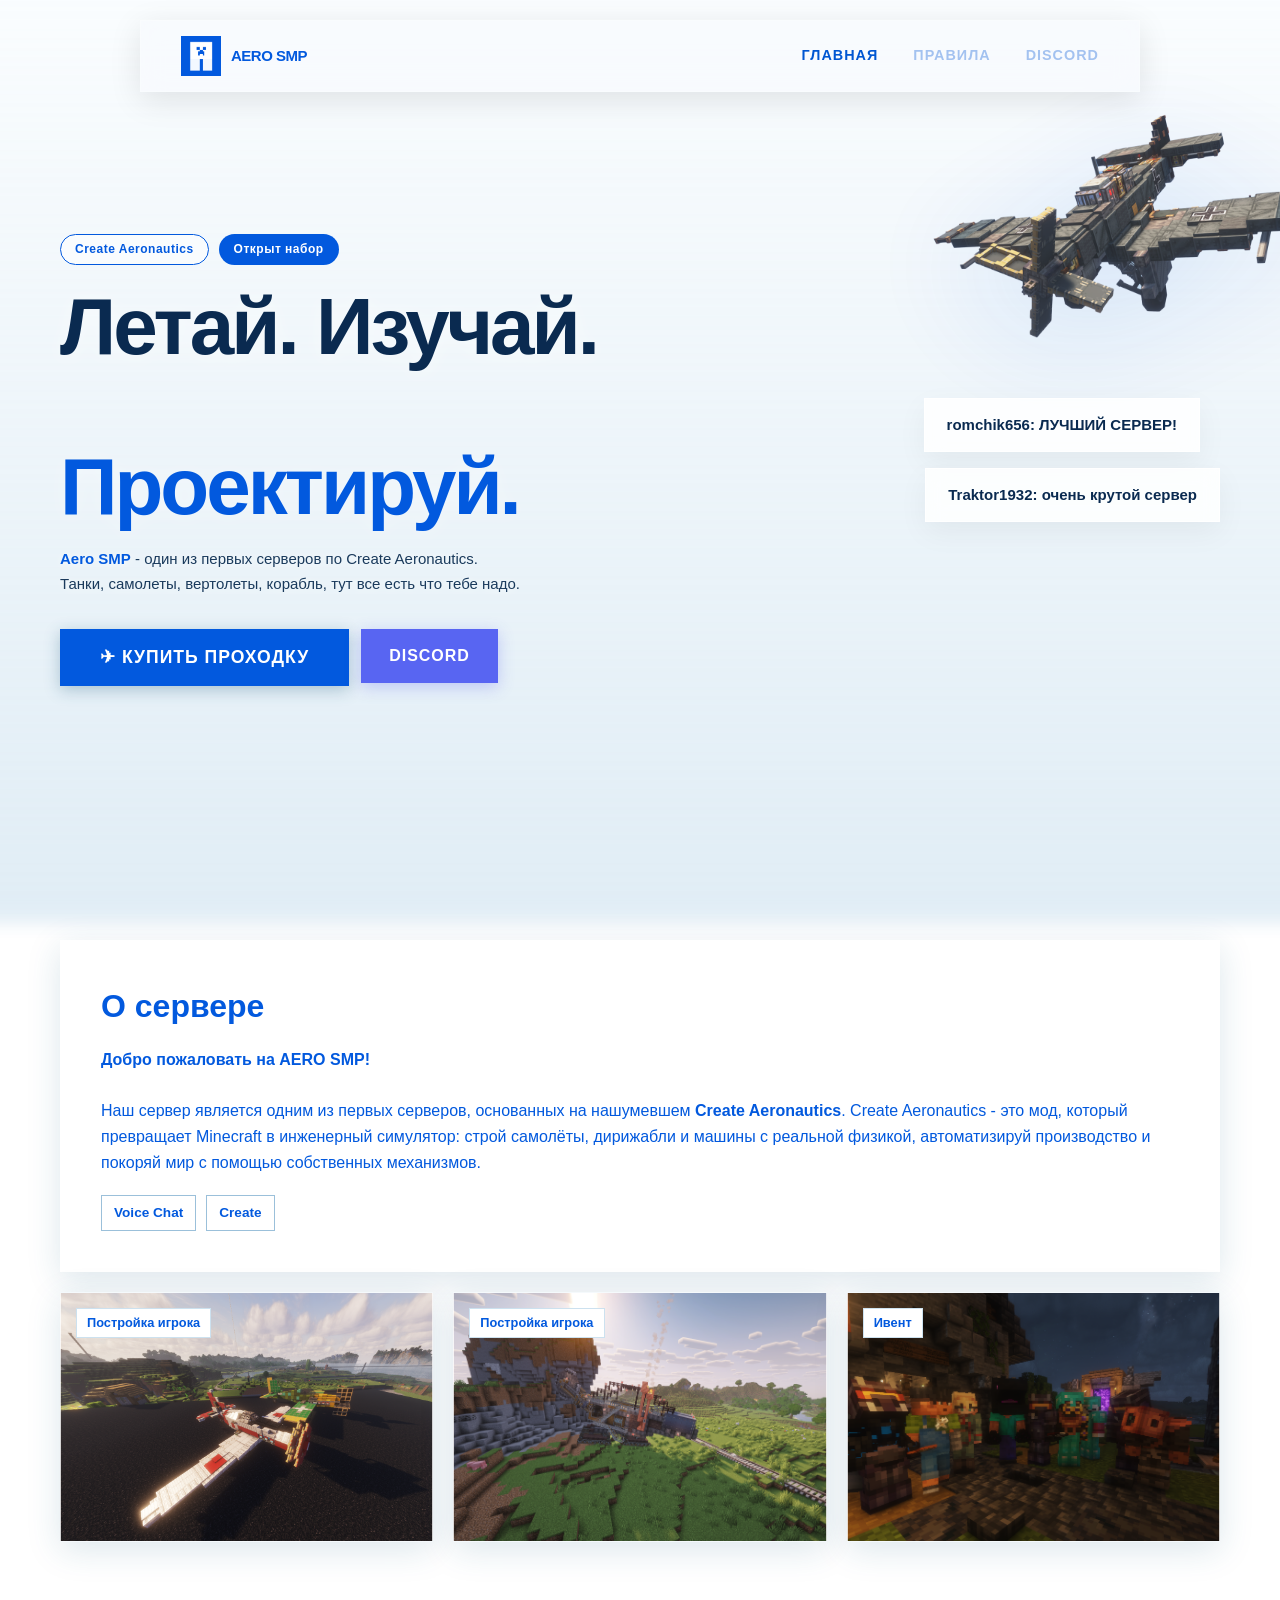
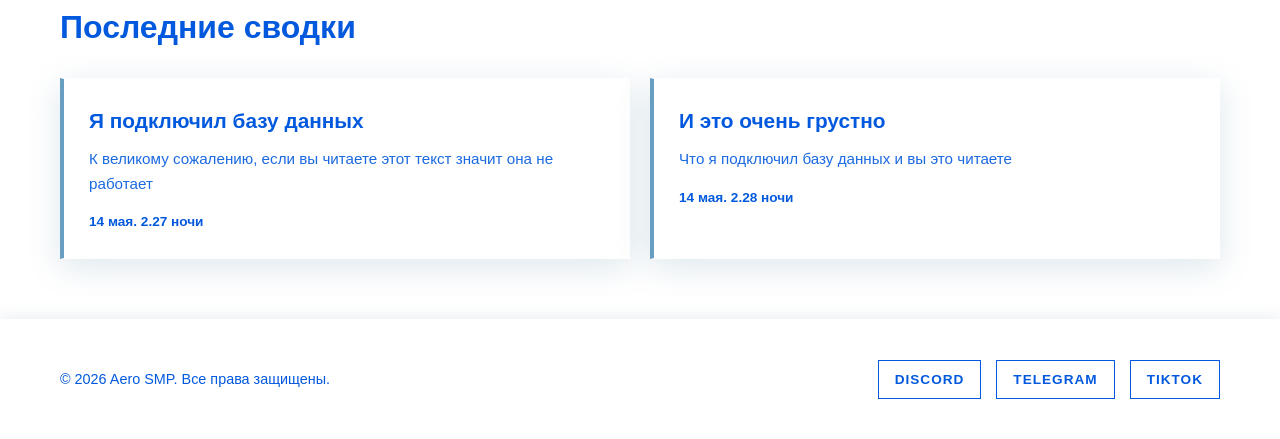
==== frontend/index.html @ 1bda2023 "Global project restructure" ====
<!DOCTYPE html>
<html lang="ru">
<head>
    <meta charset="UTF-8">
    <meta name="viewport" content="width=device-width, initial-scale=1.0">
    <title>Aero SMP ✈</title>
    <link rel="icon" href="images/icon.png" type="image/png">
    <link rel="stylesheet" href="style.css">
    <script src="js.js?v=2" defer></script>
</head>
<body>

<header class="main-header">
    <div class="header-container">
        <a href="index.html" class="logo">
            <img src="images/icon.png" alt="Aero SMP">
            <span class="logo-text">AERO SMP</span>
        </a>

        <nav>
            <a href="index.html" class="active">Главная</a>
            <a href="agreement.html">Правила</a>
            <a href="https://discord.gg/Z8Eg5Smf8" target="_blank">Discord</a>
        </nav>
    </div>
</header>

<main class="container">
    <section class="hero-section">
        <div class="hero-left">
            <div class="hero-badges">
                <span class="hero-badge hero-badge-outline">Create Aeronautics</span>
                <span class="hero-badge hero-badge-filled">Открыт набор</span>
            </div>

            <h1 class="hero-title">
                <span class="hero-title-dark">Летай. Изучай.</span><br>
                <span class="hero-title-accent">Проектируй.</span>
            </h1>

            <p class="hero-desc">
                <strong>Aero SMP</strong> - один из первых серверов по Create Aeronautics.<br>
                Танки, самолеты, вертолеты, корабль, тут все есть что тебе надо.
            </p>

            <!-- ТОЛЬКО ДВЕ КНОПКИ -->
            <div class="hero-btns">
                <a href="money.html" style="text-decoration:none;">
                    <button class="btn-primary">✈ КУПИТЬ ПРОХОДКУ</button>
                </a>

                <a href="https://discord.gg/Z8Eg5Smf8" target="_blank" style="text-decoration:none;">
                    <button class="btn-discord">DISCORD</button>
                </a>
            </div>
        </div>
        <div class="hero-right">
            <div class="hero-bubble bubble-1">romchik656: ЛУЧШИЙ СЕРВЕР!</div>
            <div class="hero-bubble bubble-2">Traktor1932: очень крутой сервер</div>
        </div>
        <img src="images/airplane.png" alt="" class="hero-airplane">
    </section>

    <!-- СЕТКА ДЛЯ КОНТЕНТА -->
    <section class="content-grid">
        <div class="card info-card">
            <h2>О сервере</h2>
            <p>
                <strong>Добро пожаловать на AERO SMP!</strong><br><br>
                Наш сервер является одним из первых серверов, основанных на нашумевшем <b>Create Aeronautics</b>. Create Aeronautics - это мод, который превращает Minecraft в инженерный симулятор: строй самолёты, дирижабли и машины с реальной физикой, автоматизируй производство и покоряй мир с помощью собственных механизмов.
            </p>

            <div class="tags">
                <span>Voice Chat</span>
                <span>Create</span>
            </div>
        </div>

        <div class="card img-card" style="background-image: url('images/postroyka_igroka1.png');">
            <span class="card-tag">Постройка игрока</span>
        </div>
        <div class="card img-card" style="background-image: url('images/postroyka_igroka2.png');">
            <span class="card-tag">Постройка игрока</span>
        </div>
        <div class="card img-card" style="background-image: url('images/ivent.png');">
            <span class="card-tag">Ивент</span>
        </div>
    </section>

    <section class="news-section">
        <h2 class="section-title">Последние сводки</h2>
        <div class="news-grid">
            <div class="news-card">
                <h3>Я подключил базу данных</h3>
                <p>К великому сожалению, если вы читаете этот текст значит она не работает</p>
                <div class="news-date">14 мая. 2.27 ночи</div>
            </div>
            <div class="news-card">
                <h3>И это очень грустно</h3>
                <p>Что я подключил базу данных и вы это читаете</p>
                <div class="news-date">14 мая. 2.28 ночи</div>
            </div>
        </div>
    </section>
</main>

<footer class="main-footer">
    <div class="footer-inner">
        <div class="copyright">
            <span id=>©</span> 2026 Aero SMP. Все права защищены.
        </div>
        <div class="social-links">
            <a href="https://discord.gg/Z8Eg5Smf8" target="_blank" class="social-btn">Discord</a>
            <a href="https://t.me/+BQ5YpS_aAOA4OTli" target="_blank" class="social-btn">Telegram</a>
            <a href="https://www.tiktok.com/@aerosmp23" target="_blank" class="social-btn">TikTok</a>
        </div>
    </div>
</footer>

<div id="image-modal" class="modal">
    <span class="modal-close">&times;</span>
    <img class="modal-content" id="modal-img" alt="Скриншот">
</div>

</body>
</html>
---- frontend/style.css ----
/*ПАЛИТРА*/
:root {
    --color-1: #E8F5FD;
    --color-2: #CCE1EF;
    --color-3: #9BC0DA;
    --color-4: #689EC2;
    --color-5: #0259DE;

    /* стекло */
    --glass-bg: rgba(255, 255, 255, 0.7);
    --glass-border: 1px solid rgba(255, 255, 255, 0.8);
    --glass-shadow: 0 8px 32px rgba(27, 91, 126, 0.15);
}

* {
    margin: 0;
    padding: 0;
    box-sizing: border-box;
    border-radius: 0;
}

/*РАЗМЫТЫЙ ФОН ЧЕРЕЗ ПСЕВДОЭЛЕМЕНТ*/
body::before {
    content: "";
    position: fixed;
    top: 0; left: 0; right: 0; bottom: 0;
    z-index: -1;

    background:
            linear-gradient(rgba(232, 245, 253, 0.2), rgba(204, 225, 239, 0.6)),
            url('https://ru-minecraft.ru/uploads/posts/2024-01/1705292444_day.jpg') no-repeat center center;
    background-size: cover;
    filter: blur(8px);
    transform: scale(1.05);
}

body {
    font-family: 'Segoe UI', Tahoma, Geneva, Verdana, sans-serif;
    color: var(--color-5);
    line-height: 1.6;
    display: flex;
    flex-direction: column;
    min-height: 100vh;
}

/* -----------ПЛАВАЮЩАЯ ШАПКА */
.main-header {
    position: fixed;
    top: 20px;
    left: 50%;
    transform: translateX(-50%);

    width: 80%;
    max-width: 1000px;

    background: rgba(248, 250, 254, 0.8);
    backdrop-filter: blur(12px);
    -webkit-backdrop-filter: blur(12px);
    border: 1px solid rgba(255, 255, 255, 0.3);
    box-shadow: 0 8px 32px rgba(0, 0, 0, 0.1);
    z-index: 1000;
    transition:
            top 0.8s cubic-bezier(0.25, 1, 0.5, 1),
            width 0.8s cubic-bezier(0.25, 1, 0.5, 1),
            max-width 0.8s cubic-bezier(0.25, 1, 0.5, 1),
            background-color 0.5s ease,
            padding 0.8s cubic-bezier(0.25, 1, 0.5, 1),
            box-shadow 0.8s ease;
}

.main-header.scrolled {
    top: 0;
    width: calc(100% - 40px);
    max-width: 1160px;
    background-color: rgba(248, 250, 254, 0.95);
    box-shadow: 0 4px 20px rgba(0, 0, 0, 0.15);
}

.header-container {
    display: flex;
    justify-content: space-between;
    align-items: center;
    padding: 15px 40px;
    transition: padding 0.8s cubic-bezier(0.25, 1, 0.5, 1);
}

.main-header.scrolled .header-container {
    padding: 10px 40px;
}

/* логотип */
.logo {
    display: flex;
    align-items: center;
    gap: 10px;
    text-decoration: none;
}

.logo img {
    height: 40px;
    width: auto;
    display: block;
    transition: height 0.8s cubic-bezier(0.25, 1, 0.5, 1);
}

.main-header.scrolled .logo img {
    height: 32px;
}

.logo-text {
    font-weight: 900;
    font-size: 15px;
    color: var(--color-5);
    letter-spacing: -0.5px;
}

/* меню */
.main-header nav {
    display: flex;
    gap: 35px;
}

.main-header nav a {
    text-decoration: none;
    font-weight: 700;
    font-size: 0.9rem;
    color: #a3c2f0;
    text-transform: uppercase;
    letter-spacing: 1px;
    transition: color 0.3s ease;
}

.main-header nav a:hover,
.main-header nav a.active {
    color: #0056d2;
}

/* -------КОНТЕЙНЕР */
.container {
    max-width: 1200px;
    margin: 0 auto;
    padding: 0 20px;
    display: flex;
    flex-direction: column;
    gap: 40px;
    flex: 1;
}

/* ---------- ГЕРОЙ */
.hero-section {
    display: flex;
    flex-direction: row;
    align-items: center;
    justify-content: space-between;
    min-height: 100vh;
    padding-top: 80px;
    padding-bottom: 60px;
    gap: 40px;
}

.hero-left {
    display: flex;
    flex-direction: column;
    align-items: flex-start;
    flex: 1;
    max-width: 600px;
    z-index: 1;
}

.hero-right {
    display: flex;
    flex-direction: column;
    gap: 16px;
    align-items: flex-end;
    flex-shrink: 0;
    z-index: 1;
}

/* пузыри с анимацией */
.hero-bubble {
    background: rgba(255, 255, 255, 0.85);
    backdrop-filter: blur(10px);
    -webkit-backdrop-filter: blur(10px);
    border: 1px solid rgba(255, 255, 255, 0.85);
    box-shadow: 0 10px 30px rgba(0, 0, 0, 0.05);
    padding: 14px 22px;
    font-size: 15px;
    font-weight: 600;
    color: #0a2a50;
    min-width: 200px;
    text-align: center;
}

/* анимация первого пузыря */
.hero-bubble:nth-child(1) {
    animation: float-bubble1 5s ease-in-out infinite;
    margin-right: 20px;
}

/* анимация второго пузыря */
.hero-bubble:nth-child(2) {
    animation: float-bubble2 6s ease-in-out infinite;
}

@keyframes float-bubble1 {
    0% { transform: translateY(0) rotate(-2deg); }
    50% { transform: translateY(-15px) rotate(1deg); }
    100% { transform: translateY(0) rotate(-2deg); }
}

@keyframes float-bubble2 {
    0% { transform: translateY(0) rotate(2deg); }
    50% { transform: translateY(-12px) rotate(-1deg); }
    100% { transform: translateY(0) rotate(2deg); }
}

/* бейджи */
.hero-badges {
    display: flex;
    gap: 10px;
    margin-bottom: 22px;
}

.hero-badge {
    font-size: 12px;
    font-weight: 700;
    padding: 5px 14px;
    letter-spacing: 0.5px;
    border-radius: 20px;
}

.hero-badge-outline {
    border: 1.5px solid var(--color-5);
    color: var(--color-5);
    background: rgba(255, 255, 255, 0.5);
}

.hero-badge-filled {
    background: var(--color-5);
    color: white;
    border: 1.5px solid transparent;
}

/* заголовок */
.hero-title {
    display: flex;
    flex-direction: column;
    font-size: clamp(48px, 8vw, 80px);
    font-weight: 900;
    line-height: 1;
    letter-spacing: -3px;
    margin-bottom: 20px;
}

.hero-title-dark {
    color: #0a2a50;
    text-shadow: 0 2px 20px rgba(255, 255, 255, 0.6);
}

.hero-title-accent {
    color: var(--color-5);
    text-shadow: 0 2px 20px rgba(255, 255, 255, 0.4);
}

/* описание */
.hero-desc {
    font-size: 15px;
    color: #1a3a5c;
    line-height: 1.65;
    max-width: 500px;
    margin-bottom: 32px;
    font-weight: 500;
    text-shadow: 0 1px 8px rgba(255, 255, 255, 0.8);
}

.hero-desc strong {
    color: var(--color-5);
}

/* кнопки */
.hero-btns {
    display: flex;
    gap: 12px;
    flex-wrap: wrap;
}

.hero-section {
    position: relative;
}

.hero-airplane {
    position: absolute;
    right: -150px;
    top: 80px;
    width: 480px;
    height: auto;
    z-index: 0;
    pointer-events: none;
    opacity: 0.90;
    filter: drop-shadow(0 20px 60px rgba(2, 89, 222, 0.15));
    animation: airplane-float 7s ease-in-out infinite;
}

@keyframes airplane-float {
    0%   { transform: translateY(0px) rotate(-1deg); }
    50%  { transform: translateY(-25px) rotate(2deg); }
    100% { transform: translateY(0px) rotate(-1deg); }
}

@media (max-width: 768px) {
    .hero-airplane { display: none; }
}

.btn-primary {
    background-color: var(--color-5);
    color: #ffffff;
    border: none;
    padding: 18px 40px;
    font-size: 1.1rem;
    font-weight: bold;
    text-transform: uppercase;
    letter-spacing: 1px;
    cursor: pointer;
    transition: background-color 0.2s, transform 0.2s;
    box-shadow: 0 4px 15px rgba(27, 91, 126, 0.3);
}

.btn-primary:hover {
    background-color: var(--color-4);
    transform: translateY(-3px);
}

.btn-discord {
    background: #5865F2;
    color: white;
    border: none;
    padding: 18px 28px;
    font-size: 1rem;
    font-weight: 700;
    text-transform: uppercase;
    letter-spacing: 1px;
    cursor: pointer;
    transition: background 0.2s, transform 0.2s;
    box-shadow: 0 4px 15px rgba(88, 101, 242, 0.3);
}

.btn-discord:hover {
    background: #4752c4;
    transform: translateY(-3px);
}

/* -------СЕТКА ДЛЯ КОНТЕНТА */
.content-grid {
    display: grid;
    grid-template-columns: repeat(3, 1fr);
    gap: 20px;
}

.card {
    background: var(--glass-bg);
    backdrop-filter: blur(12px);
    -webkit-backdrop-filter: blur(12px);
    border: var(--glass-border);
    box-shadow: var(--glass-shadow);
    padding: 40px;
}

.info-card {
    grid-column: span 3;
    display: flex;
    flex-direction: column;
    justify-content: center;
}

.info-card h2 {
    font-size: 2rem;
    margin-bottom: 15px;
}

.tags {
    display: flex;
    gap: 10px;
    margin-top: 20px;
}

.tags span {
    background-color: rgba(255, 255, 255, 0.8);
    color: var(--color-5);
    padding: 6px 12px;
    font-size: 0.85rem;
    font-weight: bold;
    border: 1px solid var(--color-3);
}

/* -----------КАРТОЧКИ ПОД КАРТИНКИ */
.img-card {
    min-height: 250px;
    padding: 0;
    display: flex;
    align-items: center;
    justify-content: center;
    position: relative;
    overflow: hidden;
    background: var(--color-2);
    backdrop-filter: none;
    -webkit-backdrop-filter: none;
    background-size: cover;
    background-position: center;
    background-repeat: no-repeat;
    cursor: pointer;
}

.card-tag {
    position: absolute;
    top: 15px;
    left: 15px;
    background-color: #ffffff;
    padding: 4px 10px;
    font-size: 0.8rem;
    font-weight: bold;
    border: 1px solid var(--color-2);
    z-index: 2;
}

/* --------НОВОСТИ */
.news-section {
    margin-top: 20px;
}

.section-title {
    font-size: 2rem;
    margin-bottom: 25px;
    color: var(--color-5);
    text-shadow: 0 2px 10px rgba(255, 255, 255, 0.8);
}

.news-grid {
    display: grid;
    grid-template-columns: repeat(2, 1fr);
    gap: 20px;
}

.news-card {
    background: var(--glass-bg);
    backdrop-filter: blur(12px);
    -webkit-backdrop-filter: blur(12px);
    border: var(--glass-border);
    border-left: 4px solid var(--color-4);
    padding: 25px;
    box-shadow: var(--glass-shadow);
}

.news-card h3 {
    font-size: 1.3rem;
    margin-bottom: 10px;
}

.news-card p {
    font-size: 0.95rem;
    opacity: 0.9;
}

.news-date {
    margin-top: 15px;
    font-size: 0.85rem;
    font-weight: bold;
    color: var(--color-5);
}

/* ------------ПОДВАЛ */
.main-footer {
    background: var(--glass-bg);
    backdrop-filter: blur(12px);
    -webkit-backdrop-filter: blur(12px);
    border-top: var(--glass-border);
    color: var(--color-5);
    padding: 40px 0;
    margin-top: 60px;
    box-shadow: 0 -2px 15px rgba(27, 91, 126, 0.1);
}

.footer-inner {
    max-width: 1200px;
    margin: 0 auto;
    padding: 0 20px;
    display: flex;
    justify-content: space-between;
    align-items: center;
}

.copyright {
    font-size: 0.9rem;
    font-weight: 500;
}

.social-links {
    display: flex;
    gap: 15px;
}

.social-btn {
    color: var(--color-5);
    text-decoration: none;
    font-size: 0.85rem;
    font-weight: bold;
    padding: 8px 16px;
    border: 1px solid var(--color-5);
    text-transform: uppercase;
    letter-spacing: 1px;
    transition: all 0.2s;
}

.social-btn:hover {
    background-color: var(--color-5);
    color: #ffffff;
}

/* ---------- СТРАНИЦА СОГЛАШЕНИЙ */
.agreement-card {
    margin-top: 100px;
    margin-bottom: 20px;
}

.agreement-text {
    color: var(--color-5);
}

.agreement-text h2 {
    font-size: 1.5rem;
    margin-top: 35px;
    margin-bottom: 15px;
}

.agreement-text p {
    font-size: 1.05rem;
    margin-bottom: 15px;
    line-height: 1.7;
}

.agreement-text ul {
    margin-left: 25px;
    margin-bottom: 20px;
}

.agreement-text li {
    font-size: 1.05rem;
    margin-bottom: 8px;
}

/* -------- СТРАНИЦА ПОКУПКИ ПРОХОДКИ */
.guide-card {
    display: flex;
    flex-direction: column;
    align-items: center;
    text-align: center;
}

.guide-step-title {
    font-size: 1.8rem;
    color: var(--color-5);
    margin-bottom: 20px;
}

.guide-image-wrapper {
    width: 100%;
    max-width: 800px;
    background-color: var(--color-2);
    padding: 10px;
    border: var(--glass-border);
    margin-bottom: 20px;
}

.guide-img {
    width: 100%;
    height: auto;
    display: block;
}

.guide-text {
    font-size: 1.1rem;
    color: var(--color-5);
    line-height: 1.6;
    max-width: 800px;
}

/* --------------- СТРАНИЦА ПОКУПКИ */
.purchase-header {
    margin-top: 130px;
    margin-bottom: 70px;
    background: rgba(255, 255, 255, 0.55);
    border: 1px solid rgba(255, 255, 255, 0.85);
    padding: 32px 40px;
    display: flex;
    align-items: center;
    justify-content: space-between;
    gap: 24px;
    box-shadow: var(--glass-shadow);
}

.purchase-header .v4-title {
    font-size: clamp(32px, 5vw, 48px);
    font-weight: 900;
    color: var(--color-5);
    letter-spacing: -2px;
    line-height: 1;
    margin-bottom: 14px;
}

.v4-tags {
    display: flex;
    gap: 8px;
    flex-wrap: wrap;
}

.v4-tag {
    border: 1.5px solid var(--color-5);
    color: var(--color-5);
    font-size: 11px;
    font-weight: 700;
    padding: 5px 14px;
    border-radius: 20px;
    background: rgba(255, 255, 255, 0.5);
    letter-spacing: 0.5px;
}

.v4-tag.filled {
    background: var(--color-5);
    color: white;
    border-color: transparent;
}

.v4-deco {
    font-size: 80px;
    color: rgba(2, 89, 222, 0.07);
    font-weight: 900;
    line-height: 1;
    flex-shrink: 0;
    user-select: none;
}

@media (max-width: 768px) {
    .purchase-header {
        flex-direction: column;
        align-items: flex-start;
        padding: 24px 20px;
    }
    .v4-deco {
        display: none;
    }
}

@keyframes float-header1 {
    0% { transform: translateY(0); }
    50% { transform: translateY(-12px); }
    100% { transform: translateY(0); }
}

@keyframes float-header2 {
    0% { transform: translateY(0); }
    50% { transform: translateY(-8px); }
    100% { transform: translateY(0); }
}

/* контейнер таймлайна с вертикальной линией */
.timeline-container {
    position: relative;
    max-width: 900px;
    margin: 0 auto 100px auto;
    padding-left: 40px;
}

.timeline-container::before {
    content: '';
    position: absolute;
    left: 0;
    top: 0;
    bottom: 0;
    width: 4px;
    background: linear-gradient(to bottom, var(--color-3), var(--color-5));
    border-radius: 4px;
    box-shadow: 0 0 15px rgba(2, 89, 222, 0.4);
}

/* отдельный шаг */
.timeline-step {
    position: relative;
    margin-bottom: 50px;
}

/* последний шаг без нижнего отступа */
.timeline-step:last-child {
    margin-bottom: 0;
}

/* плавающая огромная цифра на заднем плане */
.step-number {
    position: absolute;
    left: -110px;
    top: -20px;
    font-size: 80px;
    font-weight: 900;
    color: rgba(2, 89, 222, 0.08);
    z-index: 0;
    pointer-events: none;
    user-select: none;
}

/* светящаяся точка на линии таймлайна */
.timeline-step::before {
    content: '';
    position: absolute;
    left: -46px;
    top: 25px;
    width: 16px;
    height: 16px;
    background: #fff;
    border: 4px solid var(--color-5);
    border-radius: 50%;
    z-index: 2;
    box-shadow: 0 0 10px rgba(2, 89, 222, 0.6);
    transition: transform 0.3s ease, background 0.3s ease;
}

.timeline-step:hover::before {
    transform: scale(1.3);
    background: var(--color-5);
}

/* контент шага */
.step-content {
    position: relative;
    z-index: 1;
    transition: transform 0.4s cubic-bezier(0.19, 1, 0.22, 1), box-shadow 0.4s ease;
}

.timeline-step:hover .step-content {
    transform: translateX(10px);
    box-shadow: 0 15px 40px rgba(27, 91, 126, 0.2);
}

.guide-step-title {
    font-size: 1.6rem;
    color: var(--color-5);
    margin-bottom: 10px;
    text-transform: uppercase;
    letter-spacing: 0.5px;
}

.guide-text {
    font-size: 1.05rem;
    margin-bottom: 25px;
    color: #2b4560;
    line-height: 1.6;
}

/* обертка для картинок */
.guide-image-wrapper {
    background: rgba(255, 255, 255, 0.5);
    border: 1px solid rgba(255, 255, 255, 0.8);
    border-radius: 8px;
    padding: 10px;
    overflow: hidden;
    position: relative;
}

.guide-img {
    width: 100%;
    height: auto;
    display: block;
    border-radius: 4px;
    transition: transform 0.6s cubic-bezier(0.19, 1, 0.22, 1);
}

/* эффект зума картинки */
.timeline-step:hover .guide-img {
    transform: scale(1.02);
}

/* ------ БЕЙДЖИ ОПЛАТЫ */
.payment-methods {
    display: flex;
    flex-wrap: wrap;
    gap: 10px;
    margin-bottom: 25px;
}

.pay-badge {
    font-size: 0.85rem;
    font-weight: 800;
    padding: 8px 16px;
    border-radius: 6px;
    color: white;
    text-transform: uppercase;
    letter-spacing: 0.5px;
    box-shadow: 0 4px 10px rgba(0,0,0,0.1);
}

.mono { background: linear-gradient(135deg, #000000, #333333); }
.funpay { background: linear-gradient(135deg, #007bff, #0056b3); }
.steam { background: linear-gradient(135deg, #171a21, #2a475e); }
.tg { background: linear-gradient(135deg, #2AABEE, #229ED9); }
.paypal { background: linear-gradient(135deg, #003087, #009cde); }

/* ---------- БЛОКИ ПРАВИЛ */
.rule-block {
    background: transparent;
    border-bottom: 1px solid rgba(0, 0, 0, 0.1);
}

.rule-block:last-child {
    border-bottom: none;
}

.rule-summary {
    padding: 15px 10px;
    display: flex;
    justify-content: space-between;
    align-items: center;
    cursor: pointer;
    font-size: 1.1rem;
    font-weight: bold;
    color: #2b4560;
    user-select: none;
    transition: background 0.2s ease, color 0.2s ease;
}

.rule-summary .dots {
    font-size: 1.2rem;
    color: #666;
    display: inline-block;
    transition: transform 0.3s ease, color 0.3s ease;
}

.rule-summary:hover {
    background: rgba(0, 0, 0, 0.03);
    color: #000;
}

.rule-summary:hover .dots {
    color: #000;
}

.rule-content-wrapper {
    display: grid;
    grid-template-rows: 0fr;
    transition: grid-template-rows 0.4s ease;
}

.rule-block.open .rule-content-wrapper {
    grid-template-rows: 1fr;
}

.rule-block.open .dots {
    color: #1a4f8b;
    transform: translateY(-4px);
}

.rule-content {
    overflow: hidden;
    padding: 0 10px;
    color: #444;
    font-size: 0.95rem;
    line-height: 1.6;
    opacity: 0;
    transition: opacity 0.4s ease, padding 0.4s ease;
}

.rule-block.open .rule-content {
    opacity: 1;
    padding: 10px 10px 25px 10px;
}

.rule-content p {
    margin-top: 0;
    margin-bottom: 15px;
}

.rule-content ul {
    margin-top: 10px;
    margin-bottom: 15px;
    padding-left: 20px;
}

/* -------МОДАЛЬНОЕ ОКНО */
.modal {
    display: none;
    position: fixed;
    z-index: 9999;
    left: 0;
    top: 0;
    width: 100%;
    height: 100%;
    background-color: rgba(0, 0, 0, 0.85);
    backdrop-filter: blur(8px);
    -webkit-backdrop-filter: blur(8px);
    align-items: center;
    justify-content: center;
    opacity: 0;
    transition: opacity 0.3s ease;
}

.modal.show {
    display: flex;
    opacity: 1;
}

.modal-content {
    max-width: 90%;
    max-height: 90vh;
    border: 2px solid var(--glass-border);
    box-shadow: 0 10px 40px rgba(0, 0, 0, 0.5);
    object-fit: contain;
    transform: scale(0.5);
    opacity: 0;
    transition: transform 0.4s cubic-bezier(0.175, 0.885, 0.32, 1.275), opacity 0.4s ease;
}

.modal.show .modal-content {
    transform: scale(1);
    opacity: 1;
}

.modal-close {
    position: absolute;
    top: 20px;
    right: 40px;
    color: #ffffff;
    font-size: 50px;
    font-weight: bold;
    cursor: pointer;
    transition: color 0.2s;
    line-height: 1;
}

.modal-close:hover {
    color: var(--color-4);
}

/* кнопка сус */
#secretAdmin {
    cursor: default;
    user-select: none;
}

@media (max-width: 768px) {
    /* шапка */
    .main-header {
        width: 90%;
    }
    .header-container {
        padding: 12px 15px;
    }
    .main-header.scrolled .header-container {
        padding: 10px 15px;
    }
    .main-header nav {
        gap: 15px;
        flex-wrap: wrap;
    }
    .main-header nav a {
        font-size: 0.8rem;
    }
    .logo-text {
        display: none;
    }

    /* герой */
    .hero-section {
        flex-direction: column;
        align-items: flex-start;
        padding-top: 100px;
        padding-bottom: 40px;
        gap: 24px;
        min-height: auto;
    }
    .hero-right {
        display: none;
    }
    .hero-title {
        letter-spacing: -1.5px;
    }
    .hero-btns {
        flex-direction: column;
    }
    .btn-primary,
    .btn-discord {
        width: 100%;
        text-align: center;
    }

    /* сетка контента */
    .content-grid {
        grid-template-columns: 1fr;
        gap: 15px;
    }
    .info-card {
        grid-column: span 1;
        padding: 25px;
    }
    .card {
        padding: 25px;
    }
    .tags {
        flex-wrap: wrap;
    }

    /* новости */
    .news-grid {
        grid-template-columns: 1fr;
    }
    .section-title {
        font-size: 1.7rem;
    }

    /* подвал */
    .footer-inner {
        flex-direction: column;
        text-align: center;
        gap: 20px;
    }
    .social-links {
        justify-content: center;
        flex-wrap: wrap;
    }

    /* соглашения */
    .agreement-card {
        margin-top: 120px;
        padding: 20px;
    }
    .agreement-text h2 {
        font-size: 1.3rem;
    }
    .agreement-text p,
    .agreement-text li {
        font-size: 0.95rem;
    }

    /* покупка */
    .guide-step-title {
        font-size: 1.5rem;
    }
    .guide-text {
        font-size: 1rem;
    }

    /* модалка */
    .modal-close {
        top: 15px;
        right: 20px;
        font-size: 45px;
    }
}

@media (max-width: 768px) {
    .timeline-container {
        padding-left: 20px;
    }
    .timeline-container::before {
        left: 0;
    }
    .timeline-step::before {
        left: -26px;
        width: 12px;
        height: 12px;
    }
    .step-number {
        font-size: 50px;
        left: -30px;
        top: -15px;
    }
    .guide-step-title {
        font-size: 1.3rem;
    }
}
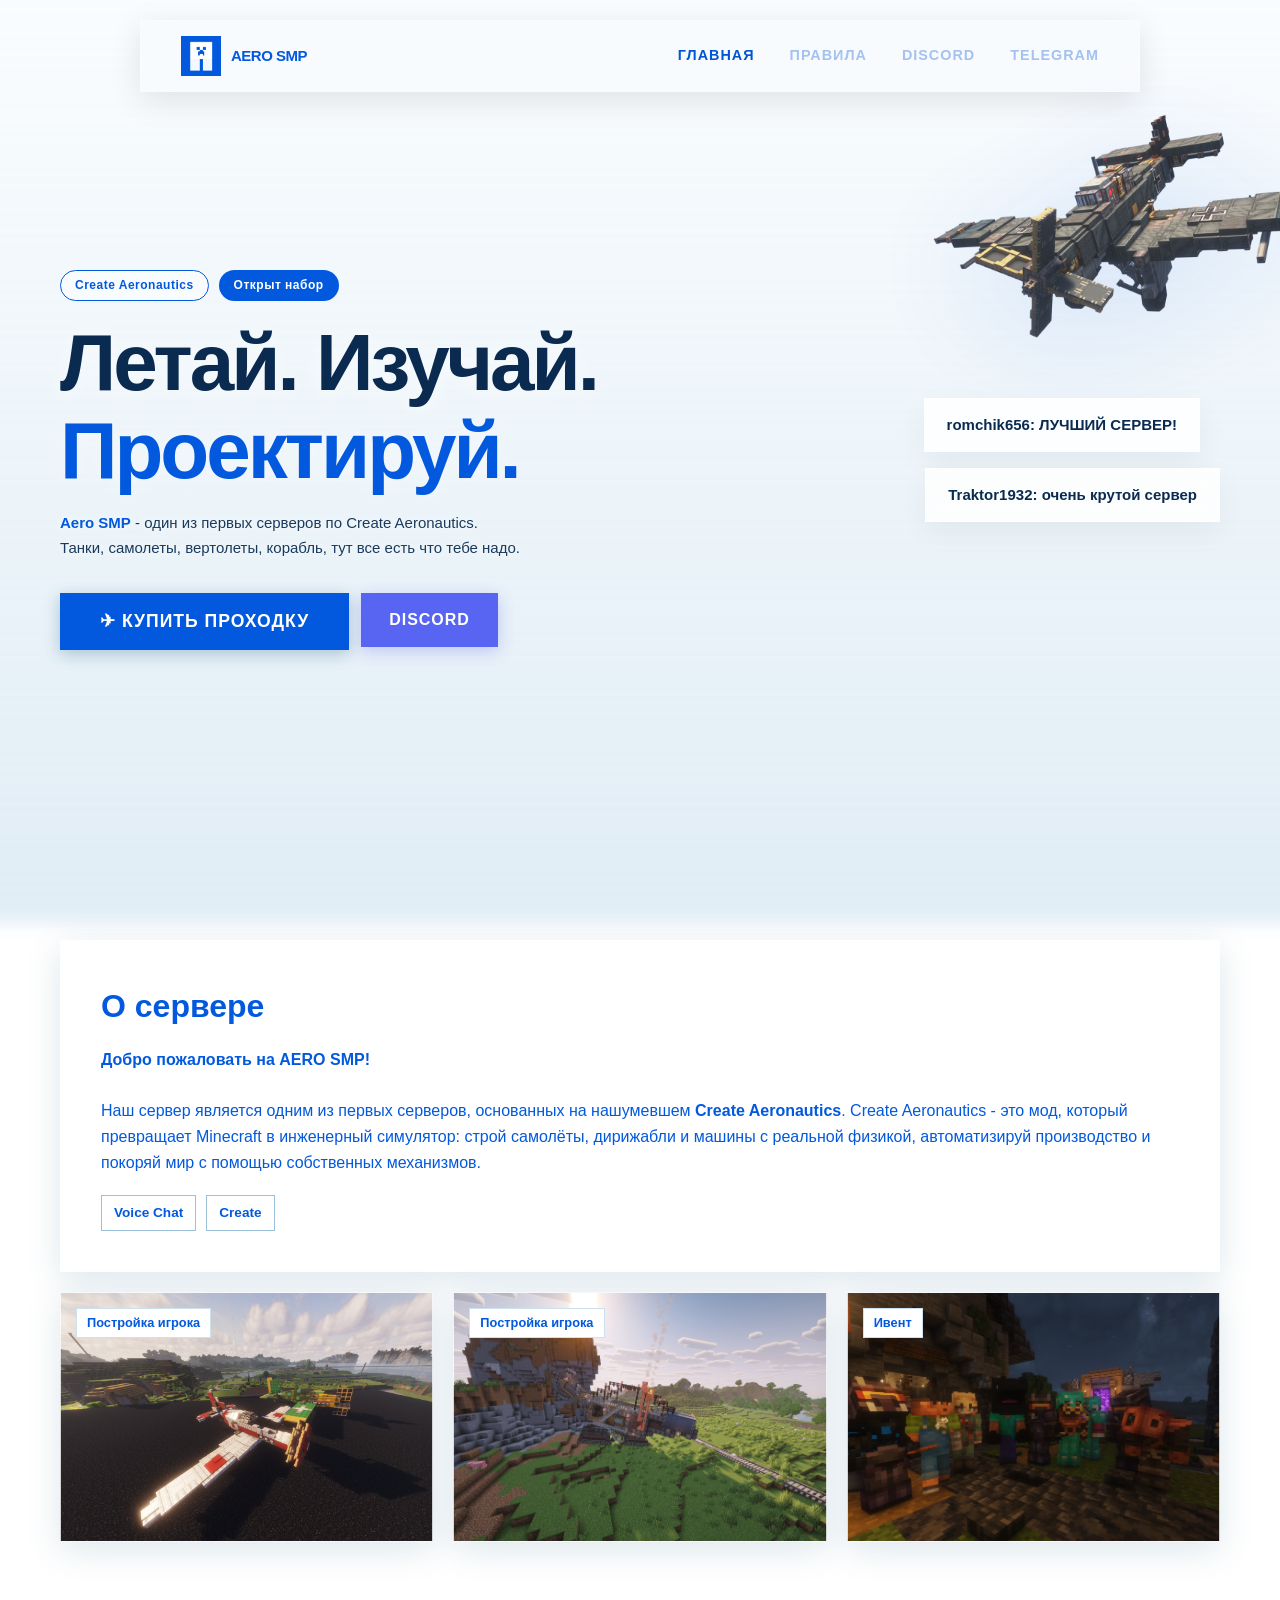
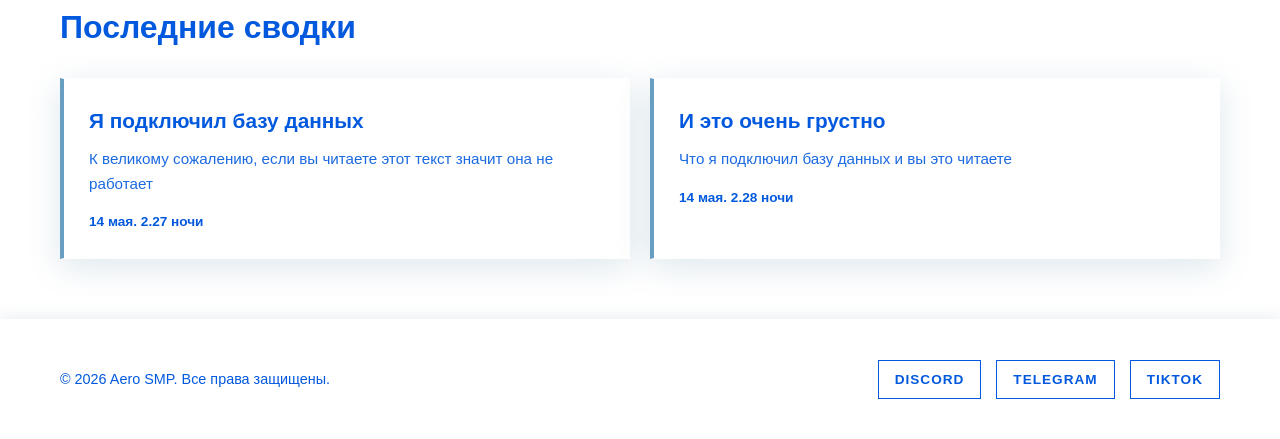
==== commit 5571bf51: "база данных правил" ====
--- a/frontend/index.html
+++ b/frontend/index.html
@@ -21,6 +21,7 @@
             <a href="index.html" class="active">Главная</a>
             <a href="agreement.html">Правила</a>
             <a href="https://discord.gg/Z8Eg5Smf8" target="_blank">Discord</a>
+            <a href="https://t.me/+BQ5YpS_aAOA4OTli" target="_blank">Telegram</a>
         </nav>
     </div>
 </header>
@@ -34,7 +35,7 @@
             </div>
 
             <h1 class="hero-title">
-                <span class="hero-title-dark">Летай. Изучай.</span><br>
+                <span class="hero-title-dark">Летай. Изучай.</span>
                 <span class="hero-title-accent">Проектируй.</span>
             </h1>
 
--- a/frontend/style.css
+++ b/frontend/style.css
@@ -250,6 +250,7 @@
     line-height: 1;
     letter-spacing: -3px;
     margin-bottom: 20px;
+    gap: 8px;
 }
 
 .hero-title-dark {
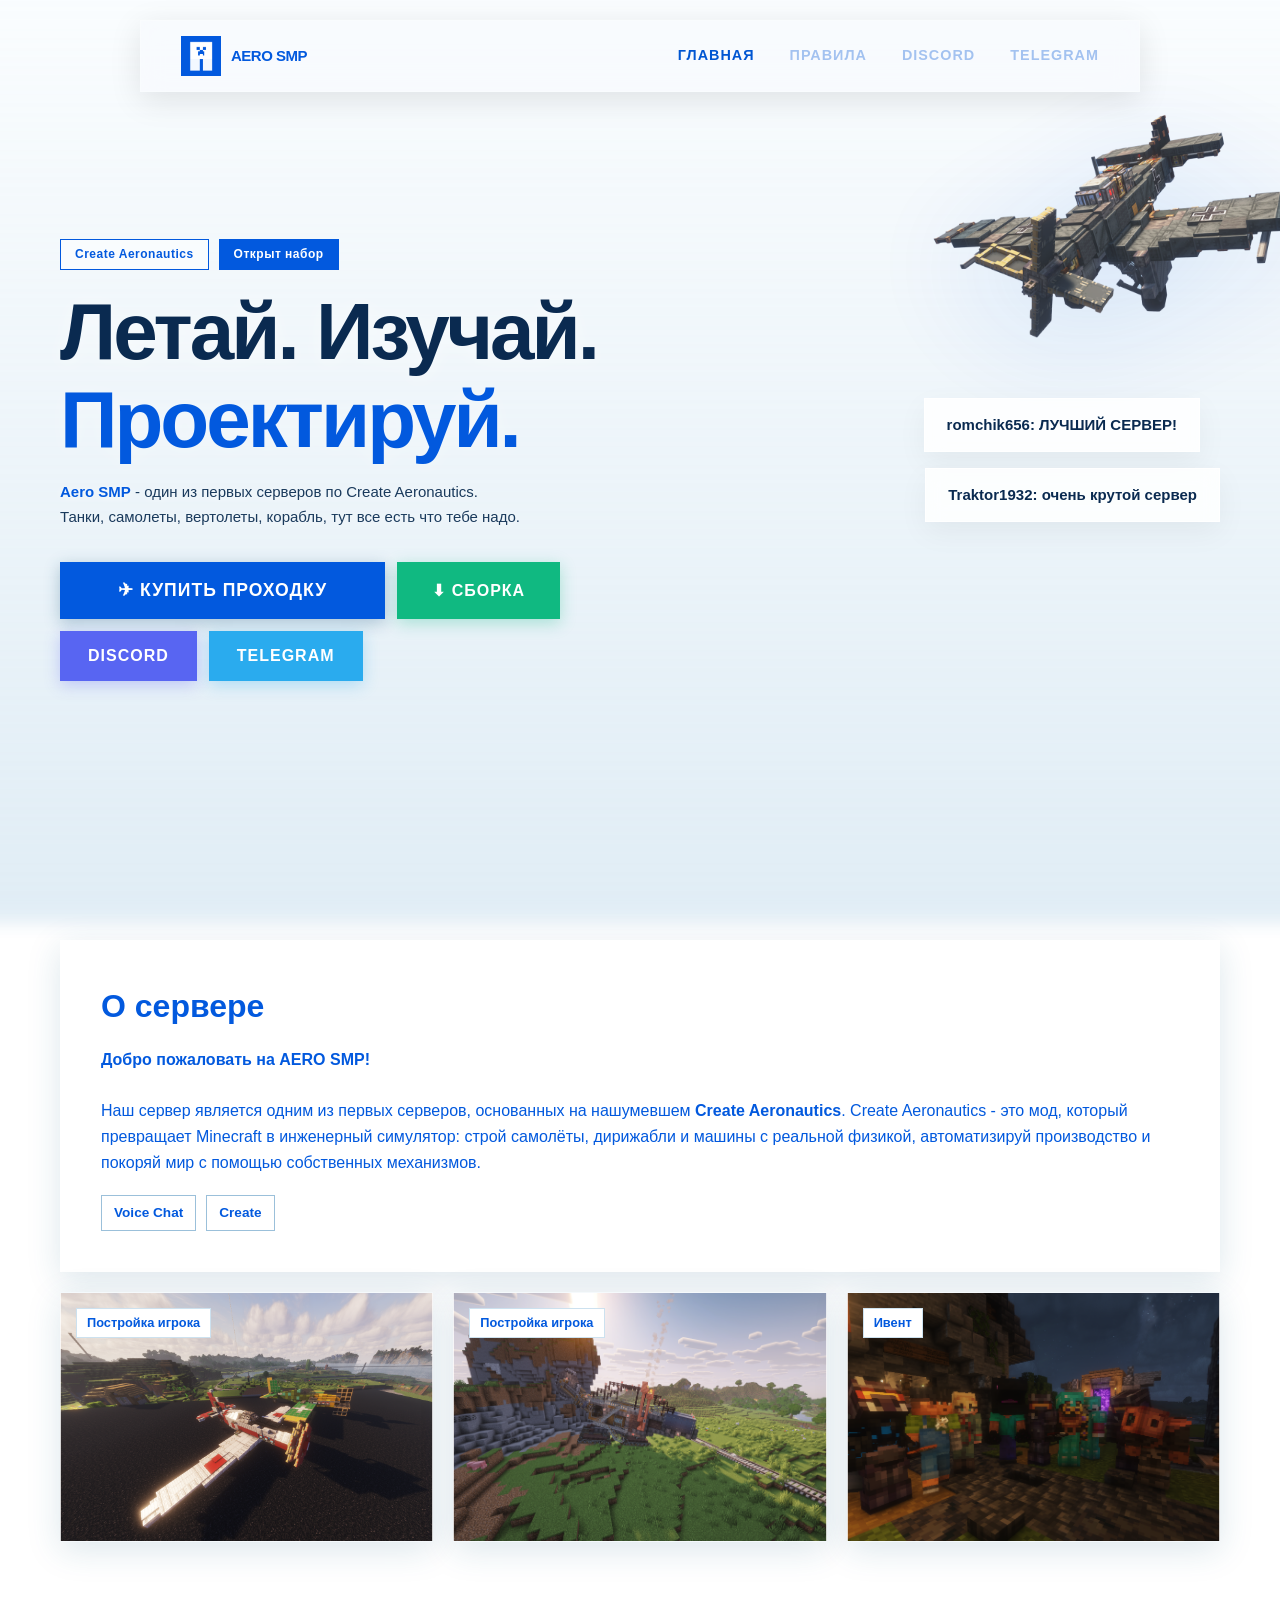
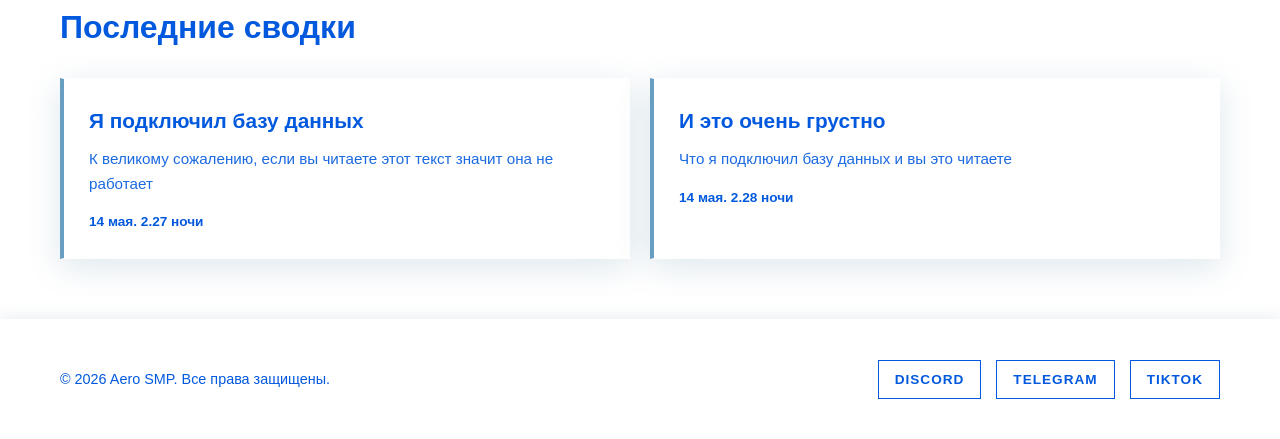
==== commit d1b7c967: "сделал базу данных правил и обновил дизайн главной страницы" ====
--- a/frontend/index.html
+++ b/frontend/index.html
@@ -44,17 +44,26 @@
                 Танки, самолеты, вертолеты, корабль, тут все есть что тебе надо.
             </p>
 
-            <!-- ТОЛЬКО ДВЕ КНОПКИ -->
             <div class="hero-btns">
-                <a href="money.html" style="text-decoration:none;">
-                    <button class="btn-primary">✈ КУПИТЬ ПРОХОДКУ</button>
-                </a>
-
-                <a href="https://discord.gg/Z8Eg5Smf8" target="_blank" style="text-decoration:none;">
-                    <button class="btn-discord">DISCORD</button>
-                </a>
+                <div class="hero-btns-row">
+                    <a href="money.html" class="btn-link-big">
+                        <button class="btn-primary btn-full">✈ КУПИТЬ ПРОХОДКУ</button>
+                    </a>
+                    <a href="Aero SMP 1.0.0.mrpack" download class="btn-link-small">
+                        <button class="btn-modrinth btn-full">⬇ СБОРКА</button>
+                    </a>
+                </div>
+                <div class="hero-btns-row">
+                    <a href="https://discord.gg/Z8Eg5Smf8" target="_blank" class="btn-link-medium">
+                        <button class="btn-discord btn-full">DISCORD</button>
+                    </a>
+                    <a href="https://t.me/+BQ5YpS_aAOA4OTli" target="_blank" class="btn-link-medium">
+                        <button class="btn-telegram btn-full">TELEGRAM</button>
+                    </a>
+                </div>
             </div>
         </div>
+
         <div class="hero-right">
             <div class="hero-bubble bubble-1">romchik656: ЛУЧШИЙ СЕРВЕР!</div>
             <div class="hero-bubble bubble-2">Traktor1932: очень крутой сервер</div>
@@ -62,7 +71,6 @@
         <img src="images/airplane.png" alt="" class="hero-airplane">
     </section>
 
-    <!-- СЕТКА ДЛЯ КОНТЕНТА -->
     <section class="content-grid">
         <div class="card info-card">
             <h2>О сервере</h2>
--- a/frontend/style.css
+++ b/frontend/style.css
@@ -16,7 +16,7 @@
     margin: 0;
     padding: 0;
     box-sizing: border-box;
-    border-radius: 0;
+    border-radius: 0 !important;
 }
 
 /*РАЗМЫТЫЙ ФОН ЧЕРЕЗ ПСЕВДОЭЛЕМЕНТ*/
@@ -156,6 +156,7 @@
     padding-top: 80px;
     padding-bottom: 60px;
     gap: 40px;
+    position: relative;
 }
 
 .hero-left {
@@ -226,7 +227,6 @@
     font-weight: 700;
     padding: 5px 14px;
     letter-spacing: 0.5px;
-    border-radius: 20px;
 }
 
 .hero-badge-outline {
@@ -278,15 +278,99 @@
     color: var(--color-5);
 }
 
-/* кнопки */
+/* БЛОК КНОПОК С АНИМАЦИЕЙ И БЕЗ ЗАКРУГЛЕНИЙ */
 .hero-btns {
     display: flex;
+    flex-direction: column;
     gap: 12px;
-    flex-wrap: wrap;
-}
-
-.hero-section {
-    position: relative;
+    width: 100%;
+    max-width: 500px;
+}
+
+.hero-btns-row {
+    display: flex;
+    gap: 12px;
+    width: 100%;
+}
+
+.hero-btns-row a {
+    text-decoration: none;
+    display: flex;
+}
+
+.btn-link-big { flex: 2; }
+.btn-link-small { flex: 1; }
+.btn-link-medium {
+    flex: unset;
+}
+
+.btn-full {
+    width: 100%;
+}
+
+.btn-primary, .btn-modrinth, .btn-discord, .btn-telegram {
+    border: none;
+    cursor: pointer;
+    text-transform: uppercase;
+    letter-spacing: 1px;
+    transition: background-color 0.2s ease, background 0.2s ease, transform 0.2s cubic-bezier(0.2, 0.8, 0.2, 1), box-shadow 0.2s ease;
+}
+
+.btn-primary:hover, .btn-modrinth:hover, .btn-discord:hover, .btn-telegram:hover {
+    transform: translateY(-4px);
+}
+
+.btn-primary {
+    background-color: var(--color-5);
+    color: #ffffff;
+    padding: 18px 40px;
+    font-size: 1.1rem;
+    font-weight: bold;
+    box-shadow: 0 4px 15px rgba(27, 91, 126, 0.3);
+}
+.btn-primary:hover {
+    background-color: var(--color-4);
+    box-shadow: 0 8px 20px rgba(2, 89, 222, 0.4);
+}
+
+.btn-modrinth {
+    background: #10B981;
+    color: #fff;
+    padding: 18px 28px;
+    font-size: 1rem;
+    font-weight: 700;
+    box-shadow: 0 4px 15px rgba(16, 185, 129, 0.3);
+}
+
+.btn-modrinth:hover {
+    background: #059669;
+    box-shadow: 0 8px 20px rgba(16, 185, 129, 0.5);
+}
+
+.btn-discord {
+    background: #5865F2;
+    color: white;
+    padding: 16px 28px;
+    font-size: 1rem;
+    font-weight: 700;
+    box-shadow: 0 4px 15px rgba(88, 101, 242, 0.3);
+}
+.btn-discord:hover {
+    background: #4752c4;
+    box-shadow: 0 8px 20px rgba(88, 101, 242, 0.5);
+}
+
+.btn-telegram {
+    background: #2AABEE;
+    color: white;
+    padding: 16px 28px;
+    font-size: 1rem;
+    font-weight: 700;
+    box-shadow: 0 4px 15px rgba(42, 171, 238, 0.3);
+}
+.btn-telegram:hover {
+    background: #1a96d4;
+    box-shadow: 0 8px 20px rgba(42, 171, 238, 0.5);
 }
 
 .hero-airplane {
@@ -308,48 +392,6 @@
     100% { transform: translateY(0px) rotate(-1deg); }
 }
 
-@media (max-width: 768px) {
-    .hero-airplane { display: none; }
-}
-
-.btn-primary {
-    background-color: var(--color-5);
-    color: #ffffff;
-    border: none;
-    padding: 18px 40px;
-    font-size: 1.1rem;
-    font-weight: bold;
-    text-transform: uppercase;
-    letter-spacing: 1px;
-    cursor: pointer;
-    transition: background-color 0.2s, transform 0.2s;
-    box-shadow: 0 4px 15px rgba(27, 91, 126, 0.3);
-}
-
-.btn-primary:hover {
-    background-color: var(--color-4);
-    transform: translateY(-3px);
-}
-
-.btn-discord {
-    background: #5865F2;
-    color: white;
-    border: none;
-    padding: 18px 28px;
-    font-size: 1rem;
-    font-weight: 700;
-    text-transform: uppercase;
-    letter-spacing: 1px;
-    cursor: pointer;
-    transition: background 0.2s, transform 0.2s;
-    box-shadow: 0 4px 15px rgba(88, 101, 242, 0.3);
-}
-
-.btn-discord:hover {
-    background: #4752c4;
-    transform: translateY(-3px);
-}
-
 /* -------СЕТКА ДЛЯ КОНТЕНТА */
 .content-grid {
     display: grid;
@@ -619,7 +661,6 @@
     font-size: 11px;
     font-weight: 700;
     padding: 5px 14px;
-    border-radius: 20px;
     background: rgba(255, 255, 255, 0.5);
     letter-spacing: 0.5px;
 }
@@ -637,29 +678,6 @@
     line-height: 1;
     flex-shrink: 0;
     user-select: none;
-}
-
-@media (max-width: 768px) {
-    .purchase-header {
-        flex-direction: column;
-        align-items: flex-start;
-        padding: 24px 20px;
-    }
-    .v4-deco {
-        display: none;
-    }
-}
-
-@keyframes float-header1 {
-    0% { transform: translateY(0); }
-    50% { transform: translateY(-12px); }
-    100% { transform: translateY(0); }
-}
-
-@keyframes float-header2 {
-    0% { transform: translateY(0); }
-    50% { transform: translateY(-8px); }
-    100% { transform: translateY(0); }
 }
 
 /* контейнер таймлайна с вертикальной линией */
@@ -678,7 +696,6 @@
     bottom: 0;
     width: 4px;
     background: linear-gradient(to bottom, var(--color-3), var(--color-5));
-    border-radius: 4px;
     box-shadow: 0 0 15px rgba(2, 89, 222, 0.4);
 }
 
@@ -688,7 +705,6 @@
     margin-bottom: 50px;
 }
 
-/* последний шаг без нижнего отступа */
 .timeline-step:last-child {
     margin-bottom: 0;
 }
@@ -716,7 +732,6 @@
     height: 16px;
     background: #fff;
     border: 4px solid var(--color-5);
-    border-radius: 50%;
     z-index: 2;
     box-shadow: 0 0 10px rgba(2, 89, 222, 0.6);
     transition: transform 0.3s ease, background 0.3s ease;
@@ -739,44 +754,6 @@
     box-shadow: 0 15px 40px rgba(27, 91, 126, 0.2);
 }
 
-.guide-step-title {
-    font-size: 1.6rem;
-    color: var(--color-5);
-    margin-bottom: 10px;
-    text-transform: uppercase;
-    letter-spacing: 0.5px;
-}
-
-.guide-text {
-    font-size: 1.05rem;
-    margin-bottom: 25px;
-    color: #2b4560;
-    line-height: 1.6;
-}
-
-/* обертка для картинок */
-.guide-image-wrapper {
-    background: rgba(255, 255, 255, 0.5);
-    border: 1px solid rgba(255, 255, 255, 0.8);
-    border-radius: 8px;
-    padding: 10px;
-    overflow: hidden;
-    position: relative;
-}
-
-.guide-img {
-    width: 100%;
-    height: auto;
-    display: block;
-    border-radius: 4px;
-    transition: transform 0.6s cubic-bezier(0.19, 1, 0.22, 1);
-}
-
-/* эффект зума картинки */
-.timeline-step:hover .guide-img {
-    transform: scale(1.02);
-}
-
 /* ------ БЕЙДЖИ ОПЛАТЫ */
 .payment-methods {
     display: flex;
@@ -789,7 +766,6 @@
     font-size: 0.85rem;
     font-weight: 800;
     padding: 8px 16px;
-    border-radius: 6px;
     color: white;
     text-transform: uppercase;
     letter-spacing: 0.5px;
@@ -937,33 +913,20 @@
     color: var(--color-4);
 }
 
-/* кнопка сус */
 #secretAdmin {
     cursor: default;
     user-select: none;
 }
 
+/* ОБЪЕДИНЕННЫЙ МЕДИА-ЗАПРОС ДЛЯ ТЕЛЕФОНОВ */
 @media (max-width: 768px) {
     /* шапка */
-    .main-header {
-        width: 90%;
-    }
-    .header-container {
-        padding: 12px 15px;
-    }
-    .main-header.scrolled .header-container {
-        padding: 10px 15px;
-    }
-    .main-header nav {
-        gap: 15px;
-        flex-wrap: wrap;
-    }
-    .main-header nav a {
-        font-size: 0.8rem;
-    }
-    .logo-text {
-        display: none;
-    }
+    .main-header { width: 90%; }
+    .header-container { padding: 12px 15px; }
+    .main-header.scrolled .header-container { padding: 10px 15px; }
+    .main-header nav { gap: 15px; flex-wrap: wrap; }
+    .main-header nav a { font-size: 0.8rem; }
+    .logo-text { display: none; }
 
     /* герой */
     .hero-section {
@@ -974,44 +937,25 @@
         gap: 24px;
         min-height: auto;
     }
-    .hero-right {
-        display: none;
+    .hero-right, .hero-airplane, .v4-deco { display: none; }
+    .hero-title { letter-spacing: -1.5px; }
+
+    /* кнопки перестраиваются в колонку */
+    .hero-btns-row { flex-direction: column; }
+    .btn-link-big, .btn-link-small {
+        flex: unset;
+        width: 100%;
     }
-    .hero-title {
-        letter-spacing: -1.5px;
-    }
-    .hero-btns {
-        flex-direction: column;
-    }
-    .btn-primary,
-    .btn-discord {
-        width: 100%;
-        text-align: center;
-    }
 
     /* сетка контента */
-    .content-grid {
-        grid-template-columns: 1fr;
-        gap: 15px;
-    }
-    .info-card {
-        grid-column: span 1;
-        padding: 25px;
-    }
-    .card {
-        padding: 25px;
-    }
-    .tags {
-        flex-wrap: wrap;
-    }
+    .content-grid { grid-template-columns: 1fr; gap: 15px; }
+    .info-card { grid-column: span 1; padding: 25px; }
+    .card { padding: 25px; }
+    .tags { flex-wrap: wrap; }
 
     /* новости */
-    .news-grid {
-        grid-template-columns: 1fr;
-    }
-    .section-title {
-        font-size: 1.7rem;
-    }
+    .news-grid { grid-template-columns: 1fr; }
+    .section-title { font-size: 1.7rem; }
 
     /* подвал */
     .footer-inner {
@@ -1019,58 +963,30 @@
         text-align: center;
         gap: 20px;
     }
-    .social-links {
-        justify-content: center;
-        flex-wrap: wrap;
+    .social-links { justify-content: center; flex-wrap: wrap; }
+
+    /* соглашения */
+    .agreement-card { margin-top: 120px; padding: 20px; }
+    .agreement-text h2 { font-size: 1.3rem; }
+    .agreement-text p, .agreement-text li { font-size: 0.95rem; }
+
+    /* покупка и таймлайн */
+    .purchase-header {
+        flex-direction: column;
+        align-items: flex-start;
+        padding: 24px 20px;
     }
-
-    /* соглашения */
-    .agreement-card {
-        margin-top: 120px;
-        padding: 20px;
-    }
-    .agreement-text h2 {
-        font-size: 1.3rem;
-    }
-    .agreement-text p,
-    .agreement-text li {
-        font-size: 0.95rem;
-    }
-
-    /* покупка */
-    .guide-step-title {
-        font-size: 1.5rem;
-    }
-    .guide-text {
-        font-size: 1rem;
-    }
-
-    /* модалка */
-    .modal-close {
-        top: 15px;
-        right: 20px;
-        font-size: 45px;
-    }
-}
-
-@media (max-width: 768px) {
-    .timeline-container {
-        padding-left: 20px;
-    }
-    .timeline-container::before {
-        left: 0;
-    }
+    .timeline-container { padding-left: 20px; }
+    .timeline-container::before { left: 0; }
     .timeline-step::before {
         left: -26px;
         width: 12px;
         height: 12px;
     }
-    .step-number {
-        font-size: 50px;
-        left: -30px;
-        top: -15px;
-    }
-    .guide-step-title {
-        font-size: 1.3rem;
-    }
-}
+    .step-number { font-size: 50px; left: -30px; top: -15px; }
+    .guide-step-title { font-size: 1.3rem; }
+    .guide-text { font-size: 1rem; }
+
+    /* модалка */
+    .modal-close { top: 15px; right: 20px; font-size: 45px; }
+}
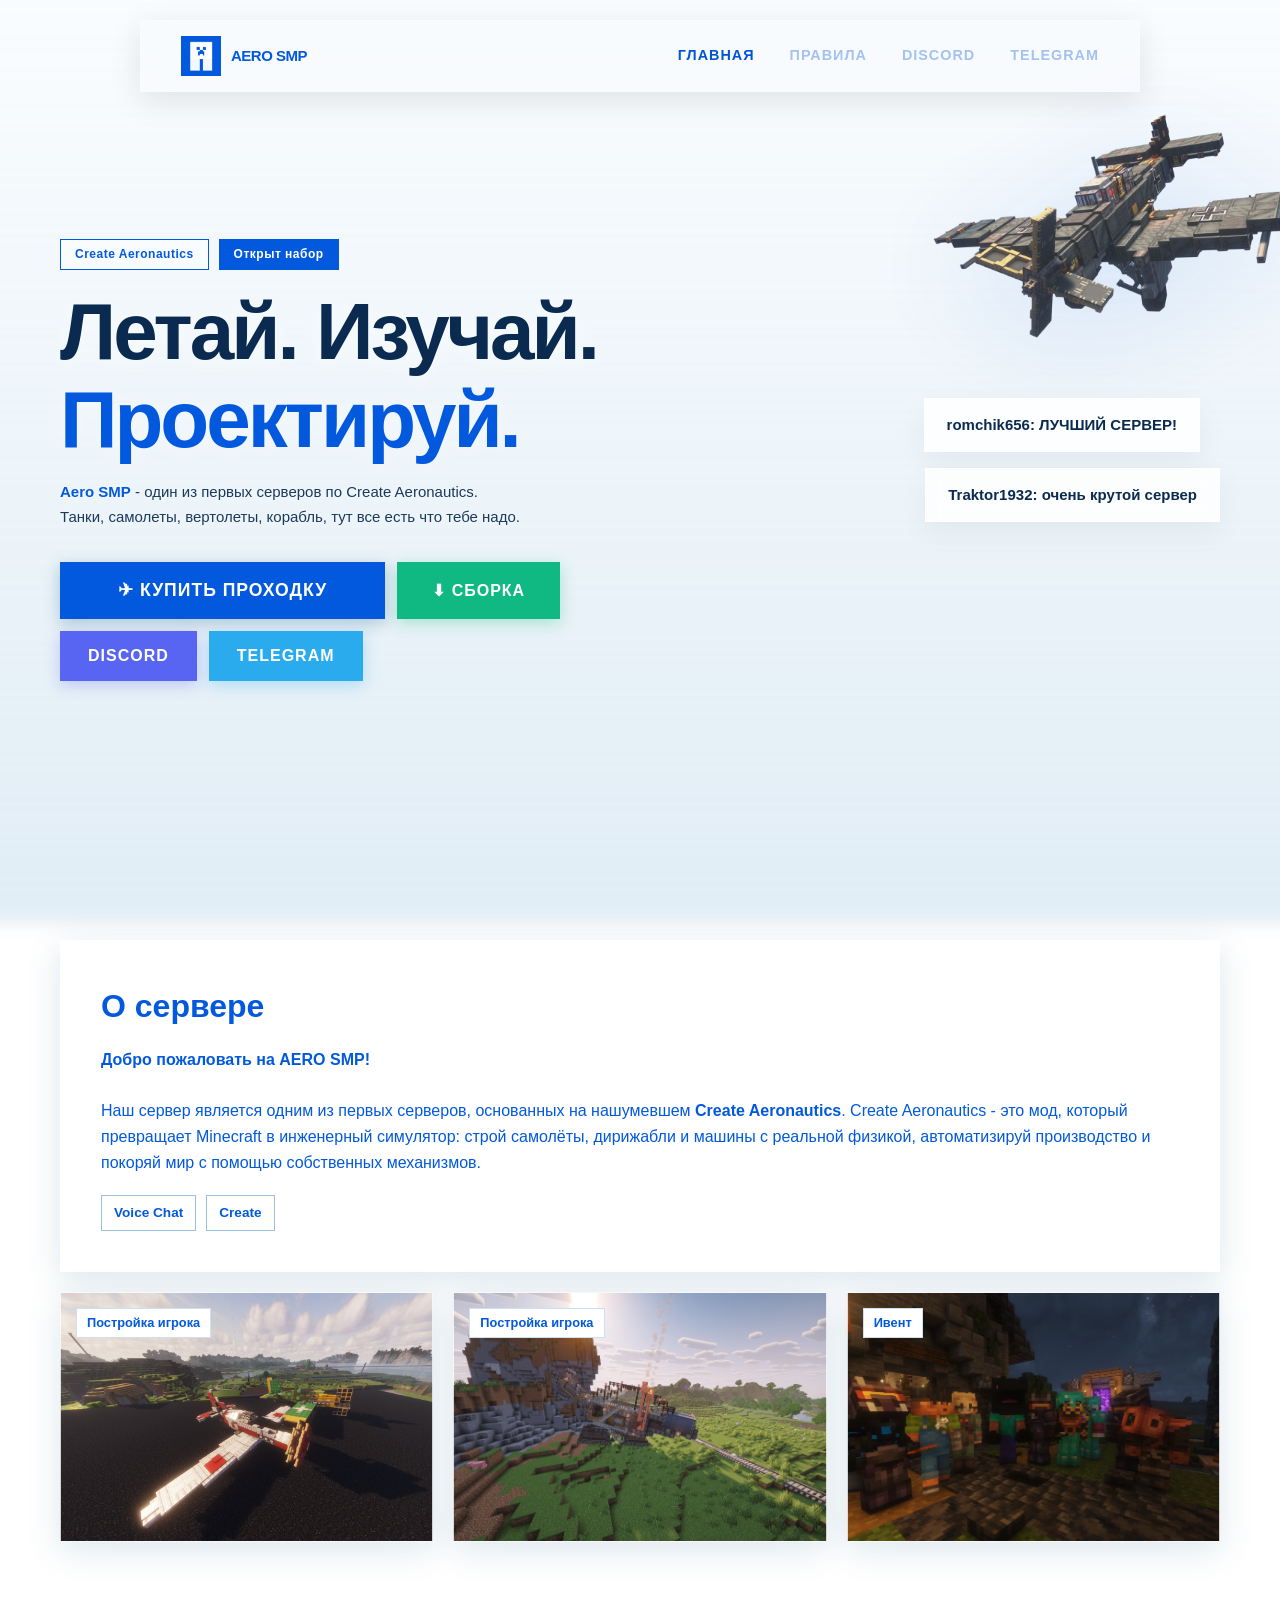
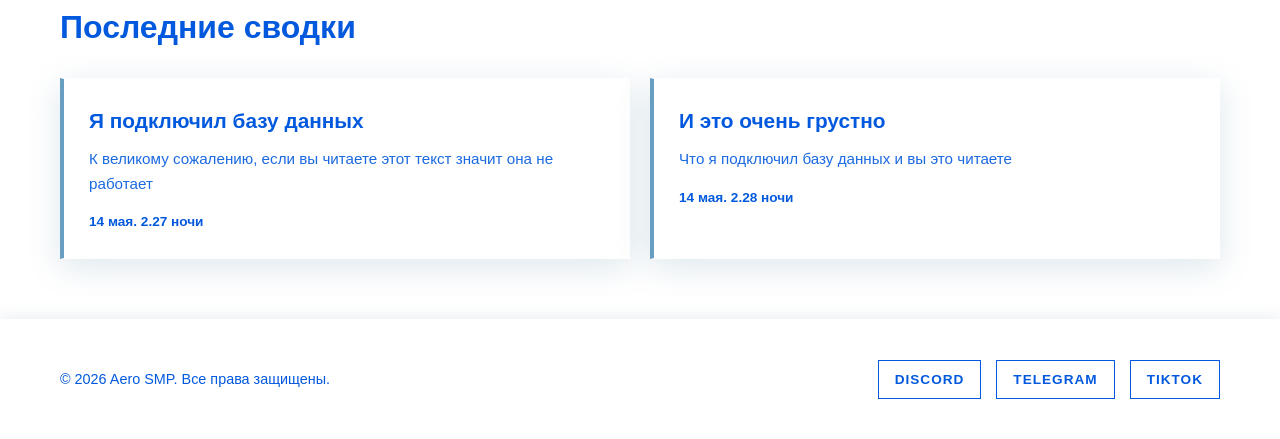
==== commit e97efc1a: "перенес прелоадер и бэкенд в отдельную ветку server" ====
--- a/frontend/index.html
+++ b/frontend/index.html
@@ -9,6 +9,17 @@
     <script src="js.js?v=2" defer></script>
 </head>
 <body>
+
+
+<div id="preloader">
+    <div class="square-loader-fixed">
+        <div class="side top"></div>
+        <div class="side right"></div>
+        <div class="side bottom"></div>
+        <div class="side left"></div>
+    </div>
+    <div class="loading-text">Загрузка Aero SMP...</div>
+</div>
 
 <header class="main-header">
     <div class="header-container">
@@ -68,7 +79,7 @@
             <div class="hero-bubble bubble-1">romchik656: ЛУЧШИЙ СЕРВЕР!</div>
             <div class="hero-bubble bubble-2">Traktor1932: очень крутой сервер</div>
         </div>
-        <img src="images/airplane.png" alt="" class="hero-airplane">
+        <img src="images/airplane.png" alt="" class="hero-airplane" width="480" height="300">
     </section>
 
     <section class="content-grid">
--- a/frontend/style.css
+++ b/frontend/style.css
@@ -920,13 +920,9 @@
 
 /* ОБЪЕДИНЕННЫЙ МЕДИА-ЗАПРОС ДЛЯ ТЕЛЕФОНОВ */
 @media (max-width: 768px) {
-    /* шапка */
-    .main-header { width: 90%; }
-    .header-container { padding: 12px 15px; }
-    .main-header.scrolled .header-container { padding: 10px 15px; }
-    .main-header nav { gap: 15px; flex-wrap: wrap; }
-    .main-header nav a { font-size: 0.8rem; }
-    .logo-text { display: none; }
+    .main-header {
+        display: none;
+    }
 
     /* герой */
     .hero-section {
@@ -989,4 +985,101 @@
 
     /* модалка */
     .modal-close { top: 15px; right: 20px; font-size: 45px; }
+}
+
+/* -------------- ПРЕЛОАДЕР */
+#preloader {
+    position: fixed;
+    top: 0;
+    left: 0;
+    width: 100%;
+    height: 100%;
+    background: #E8F5FD;
+    z-index: 999999;
+    display: flex;
+    flex-direction: column;
+    justify-content: center;
+    align-items: center;
+    transition: opacity 0.6s ease, visibility 0.6s ease;
+}
+
+#preloader.hidden {
+    opacity: 0;
+    visibility: hidden;
+}
+
+.square-loader-fixed {
+    width: 60px;
+    height: 60px;
+    position: relative;
+    margin-bottom: 20px;
+    border: none;
+}
+
+.square-loader-fixed .side {
+    position: absolute;
+    background: rgba(2, 89, 222, 0.15);
+    animation: light_up 1s ease infinite;
+}
+
+/* ВЕРХНЯЯ */
+.square-loader-fixed .side.top {
+    top: 0;
+    left: 0;
+    width: 100%;
+    height: 6px;
+}
+
+/* ПРАВАЯ */
+.square-loader-fixed .side.right {
+    top: 0;
+    right: 0;
+    width: 6px;
+    height: 100%;
+    animation-delay: 0.25s;
+}
+
+/* НИЖНЯЯ */
+.square-loader-fixed .side.bottom {
+    bottom: 0;
+    left: 0;
+    width: 100%;
+    height: 6px;
+    animation-delay: 0.5s;
+}
+
+/* ЛЕВАЯ */
+.square-loader-fixed .side.left {
+    top: 0;
+    left: 0;
+    width: 6px;
+    height: 100%;
+    animation-delay: 0.75s;
+}
+
+/* АНИМАЦИЯ */
+@keyframes light_up {
+    0%, 100% {
+        background: rgba(2, 89, 222, 0.15);
+    }
+    1%, 20% {
+        background: var(--color-5);
+    }
+    21% {
+        background: rgba(2, 89, 222, 0.15);
+    }
+}
+
+.loading-text {
+    color: var(--color-5);
+    font-weight: 800;
+    font-size: 1.2rem;
+    letter-spacing: 2px;
+    text-transform: uppercase;
+    animation: pulse-text 1.5s ease-in-out infinite;
+}
+
+@keyframes pulse-text {
+    0%, 100% { opacity: 1; }
+    50% { opacity: 0.5; }
 }
